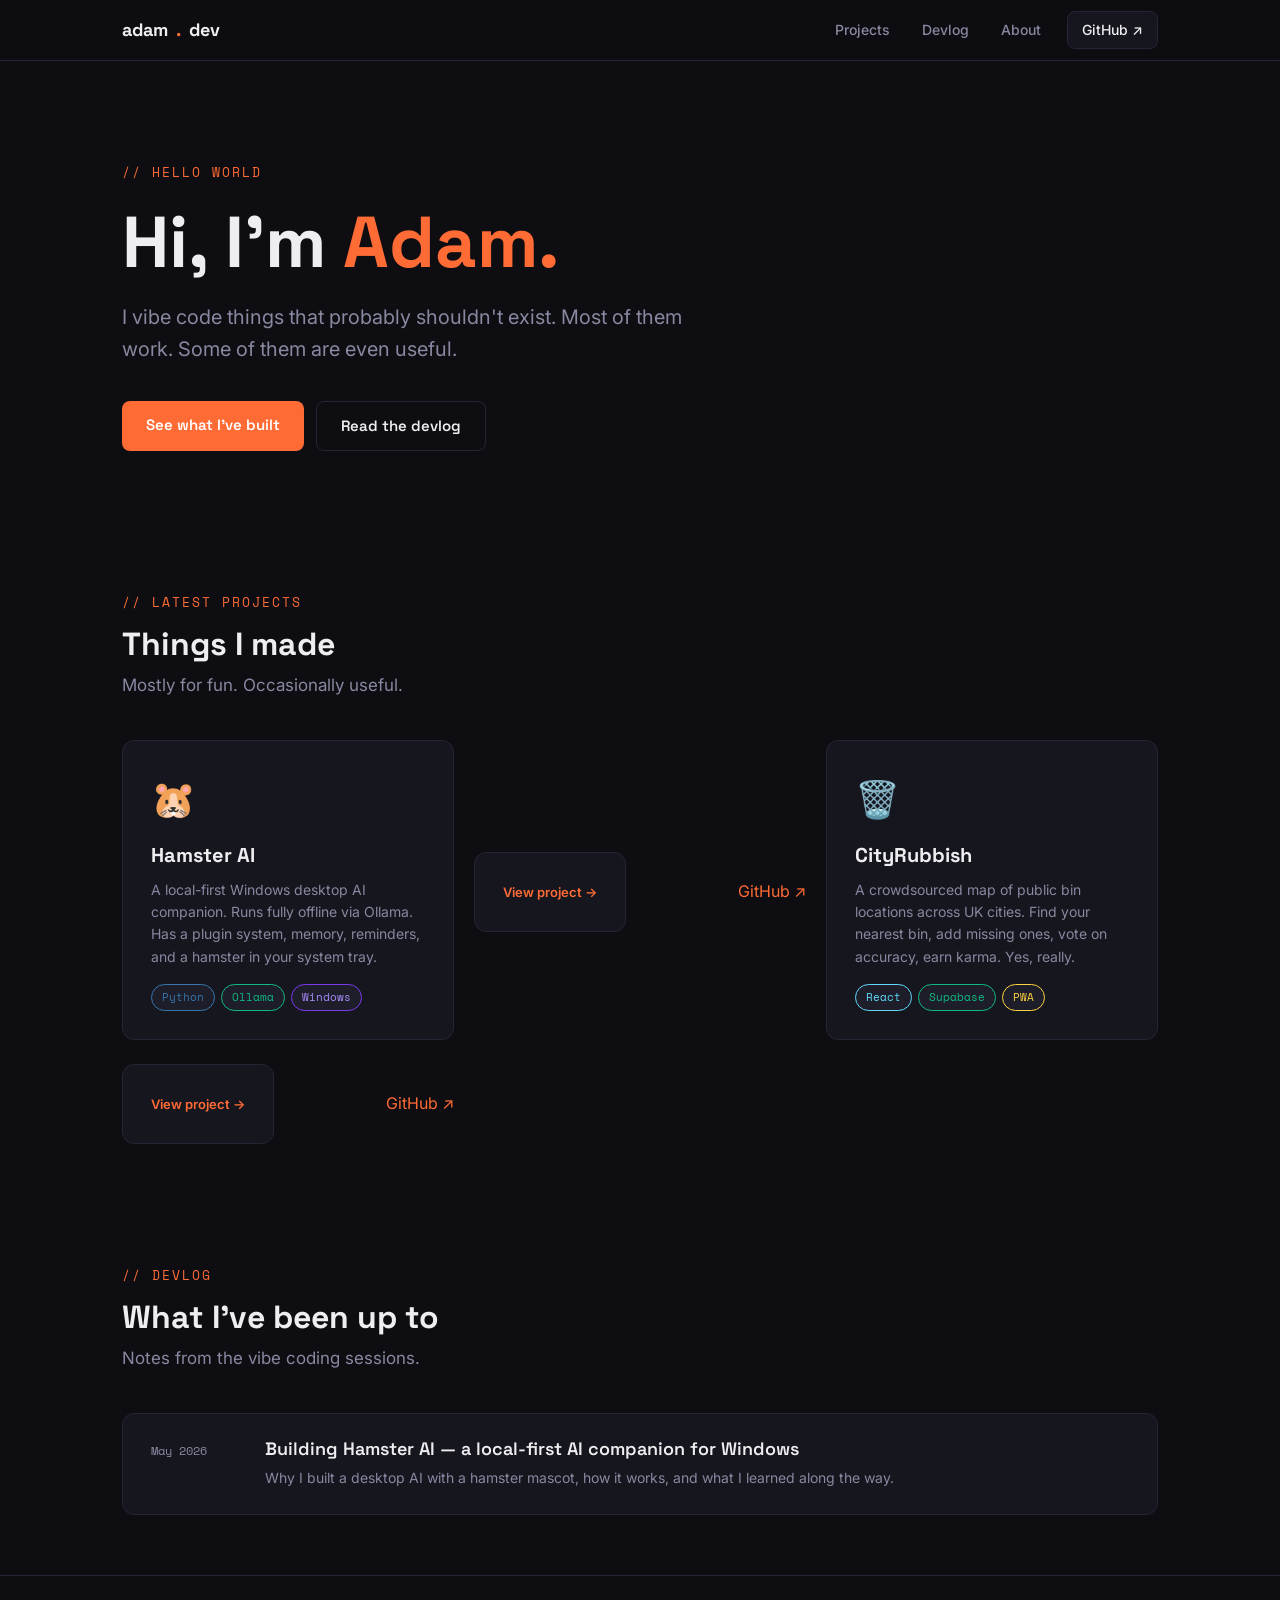
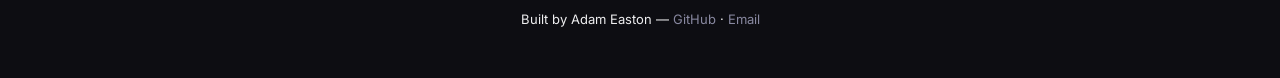
==== index.html @ c4291e0f "Rebuild site — ditch Wix, new personal site with projects and devlog" ====
<!DOCTYPE html>
<html lang="en">
<head>
  <meta charset="UTF-8">
  <meta name="viewport" content="width=device-width, initial-scale=1">
  <title>Adam Easton — I build stuff</title>
  <meta name="description" content="Adam Easton's personal site. Vibe coding goofy things that probably shouldn't exist.">
  <link rel="stylesheet" href="assets/css/style.css">
</head>
<body>

<nav class="nav">
  <div class="nav-inner">
    <a href="/" class="nav-logo">adam<span>.</span>dev</a>
    <button class="hamburger" id="hamburger">☰</button>
    <div class="nav-links">
      <a href="/projects/">Projects</a>
      <a href="/blog/">Devlog</a>
      <a href="/about.html">About</a>
      <a href="https://github.com/Easton99" target="_blank" class="nav-gh">GitHub ↗</a>
    </div>
  </div>
</nav>

<div class="hero">
  <p class="hero-eyebrow">// hello world</p>
  <h1>Hi, I'm <span class="highlight">Adam.</span></h1>
  <p class="hero-sub">I vibe code things that probably shouldn't exist. Most of them work. Some of them are even useful.</p>
  <div class="hero-cta">
    <a href="/projects/" class="btn btn-primary">See what I've built</a>
    <a href="/blog/" class="btn btn-ghost">Read the devlog</a>
  </div>
</div>

<div class="page">

  <section class="section">
    <p class="section-title">// latest projects</p>
    <h2>Things I made</h2>
    <p class="section-lead">Mostly for fun. Occasionally useful.</p>

    <div class="project-grid">

      <a href="/projects/#hamster-ai" class="project-card">
        <div class="project-card-emoji">🐹</div>
        <h3>Hamster AI</h3>
        <p>A local-first Windows desktop AI companion. Runs fully offline via Ollama. Has a plugin system, memory, reminders, and a hamster in your system tray.</p>
        <div class="project-tags">
          <span class="tag python">Python</span>
          <span class="tag ollama">Ollama</span>
          <span class="tag windows">Windows</span>
        </div>
        <div class="project-card-footer">
          <span class="project-link">View project →</span>
          <a href="https://github.com/Easton99/hamster-ai" target="_blank" onclick="event.stopPropagation()">GitHub ↗</a>
        </div>
      </a>

      <a href="/projects/#cityrubbish" class="project-card">
        <div class="project-card-emoji">🗑️</div>
        <h3>CityRubbish</h3>
        <p>A crowdsourced map of public bin locations across UK cities. Find your nearest bin, add missing ones, vote on accuracy, earn karma. Yes, really.</p>
        <div class="project-tags">
          <span class="tag react">React</span>
          <span class="tag supabase">Supabase</span>
          <span class="tag pwa">PWA</span>
        </div>
        <div class="project-card-footer">
          <span class="project-link">View project →</span>
          <a href="https://github.com/Easton99/CityRubbish" target="_blank" onclick="event.stopPropagation()">GitHub ↗</a>
        </div>
      </a>

    </div>
  </section>

  <section class="section">
    <p class="section-title">// devlog</p>
    <h2>What I've been up to</h2>
    <p class="section-lead">Notes from the vibe coding sessions.</p>

    <div class="blog-list">
      <a href="/blog/hamster-ai.html" class="blog-card">
        <span class="blog-card-date">May 2026</span>
        <div class="blog-card-body">
          <h3>Building Hamster AI — a local-first AI companion for Windows</h3>
          <p>Why I built a desktop AI with a hamster mascot, how it works, and what I learned along the way.</p>
        </div>
      </a>
    </div>
  </section>

</div>

<footer>
  <p>Built by Adam Easton &mdash; <a href="https://github.com/Easton99" target="_blank">GitHub</a> &middot; <a href="mailto:adameaston99@gmail.com">Email</a></p>
</footer>

<script src="assets/js/site.js"></script>
</body>
</html>
---- assets/css/style.css ----
@import url('https://fonts.googleapis.com/css2?family=Space+Grotesk:wght@400;500;600;700&family=Inter:wght@400;500&family=Space+Mono&display=swap');

/* ── Reset ───────────────────────────────────────────────────────────────── */
*, *::before, *::after { box-sizing: border-box; margin: 0; padding: 0; }

:root {
  --bg:      #0D0D12;
  --surface: #16161F;
  --surface2:#1E1E2A;
  --border:  #252535;
  --orange:  #FF6B35;
  --purple:  #7C3AED;
  --green:   #10B981;
  --yellow:  #FFD23F;
  --text:    #EEEEF0;
  --muted:   #8888A0;
  --radius:  12px;
}

html { scroll-behavior: smooth; }

body {
  font-family: 'Inter', sans-serif;
  font-size: 16px;
  line-height: 1.7;
  color: var(--text);
  background: var(--bg);
}

h1, h2, h3, h4 {
  font-family: 'Space Grotesk', sans-serif;
  line-height: 1.2;
}

a { color: var(--orange); text-decoration: none; transition: opacity 0.15s; }
a:hover { opacity: 0.8; text-decoration: underline; }

p { margin-bottom: 1rem; color: var(--text); }

ul, ol { padding-left: 1.5rem; margin-bottom: 1rem; }
li { margin-bottom: 0.3rem; }

strong { font-weight: 600; }

code {
  font-family: 'Space Mono', monospace;
  font-size: 0.85em;
  background: var(--surface2);
  border: 1px solid var(--border);
  border-radius: 4px;
  padding: 2px 7px;
  color: var(--orange);
}

pre {
  background: var(--surface);
  border: 1px solid var(--border);
  border-radius: var(--radius);
  padding: 20px 24px;
  overflow-x: auto;
  margin: 1rem 0 1.5rem;
}

pre code {
  background: none;
  border: none;
  padding: 0;
  color: #B8C0CC;
  font-size: 0.875rem;
}

hr {
  border: none;
  border-top: 1px solid var(--border);
  margin: 2.5rem 0;
}

/* ── Nav ─────────────────────────────────────────────────────────────────── */
.nav {
  position: sticky;
  top: 0;
  z-index: 100;
  background: rgba(13, 13, 18, 0.85);
  backdrop-filter: blur(12px);
  border-bottom: 1px solid var(--border);
}

.nav-inner {
  max-width: 1100px;
  margin: 0 auto;
  padding: 0 32px;
  height: 60px;
  display: flex;
  align-items: center;
  gap: 32px;
}

.nav-logo {
  font-family: 'Space Grotesk', sans-serif;
  font-weight: 700;
  font-size: 18px;
  color: var(--text);
  text-decoration: none;
  display: flex;
  align-items: center;
  gap: 8px;
}

.nav-logo:hover { opacity: 1; text-decoration: none; }

.nav-logo span { color: var(--orange); }

.nav-links {
  display: flex;
  gap: 4px;
  align-items: center;
  margin-left: auto;
}

.nav-links a {
  color: var(--muted);
  font-size: 14px;
  font-weight: 500;
  padding: 6px 14px;
  border-radius: 8px;
  text-decoration: none;
  transition: color 0.15s, background 0.15s;
}

.nav-links a:hover { color: var(--text); background: var(--surface); }
.nav-links a.active { color: var(--orange); }

.nav-links .nav-gh {
  color: var(--text);
  background: var(--surface);
  border: 1px solid var(--border);
  margin-left: 8px;
}

.nav-links .nav-gh:hover { border-color: var(--orange); color: var(--orange); }

.hamburger {
  display: none;
  background: none;
  border: none;
  color: var(--text);
  font-size: 22px;
  cursor: pointer;
  margin-left: auto;
  padding: 4px;
}

/* ── Page wrapper ─────────────────────────────────────────────────────────── */
.page { max-width: 1100px; margin: 0 auto; padding: 0 32px; }
.page-narrow { max-width: 760px; margin: 0 auto; padding: 0 32px; }

/* ── Hero ─────────────────────────────────────────────────────────────────── */
.hero {
  padding: 100px 32px 80px;
  max-width: 1100px;
  margin: 0 auto;
}

.hero-eyebrow {
  font-family: 'Space Mono', monospace;
  font-size: 13px;
  color: var(--orange);
  letter-spacing: 2px;
  text-transform: uppercase;
  margin-bottom: 16px;
}

.hero h1 {
  font-size: clamp(42px, 6vw, 72px);
  font-weight: 700;
  color: var(--text);
  margin-bottom: 16px;
}

.hero h1 .highlight { color: var(--orange); }

.hero-sub {
  font-size: 20px;
  color: var(--muted);
  max-width: 560px;
  margin-bottom: 36px;
  line-height: 1.6;
}

.hero-cta { display: flex; gap: 12px; flex-wrap: wrap; }

/* ── Buttons ──────────────────────────────────────────────────────────────── */
.btn {
  display: inline-block;
  padding: 11px 24px;
  border-radius: 8px;
  font-family: 'Space Grotesk', sans-serif;
  font-weight: 600;
  font-size: 15px;
  cursor: pointer;
  text-decoration: none;
  transition: all 0.15s;
  border: none;
}

.btn:hover { text-decoration: none; opacity: 1; }

.btn-primary { background: var(--orange); color: white; }
.btn-primary:hover { background: #e85a24; }

.btn-ghost {
  background: transparent;
  color: var(--text);
  border: 1px solid var(--border);
}
.btn-ghost:hover { border-color: var(--orange); color: var(--orange); }

/* ── Section ──────────────────────────────────────────────────────────────── */
.section { padding: 60px 0; }
.section-title {
  font-size: 13px;
  font-family: 'Space Mono', monospace;
  color: var(--orange);
  letter-spacing: 2px;
  text-transform: uppercase;
  margin-bottom: 12px;
}
.section h2 {
  font-size: 32px;
  font-weight: 700;
  margin-bottom: 8px;
  color: var(--text);
}
.section-lead {
  font-size: 17px;
  color: var(--muted);
  margin-bottom: 40px;
}

/* ── Project cards ────────────────────────────────────────────────────────── */
.project-grid {
  display: grid;
  grid-template-columns: repeat(auto-fill, minmax(320px, 1fr));
  gap: 20px;
  margin-top: 32px;
}

.project-card {
  background: var(--surface);
  border: 1px solid var(--border);
  border-radius: var(--radius);
  padding: 28px;
  display: flex;
  flex-direction: column;
  gap: 12px;
  transition: border-color 0.2s, transform 0.2s;
  text-decoration: none;
}

.project-card:hover {
  border-color: var(--orange);
  transform: translateY(-2px);
  text-decoration: none;
}

.project-card-emoji { font-size: 36px; }

.project-card h3 {
  font-size: 20px;
  font-weight: 700;
  color: var(--text);
  margin: 0;
}

.project-card p {
  font-size: 14px;
  color: var(--muted);
  margin: 0;
  line-height: 1.6;
  flex: 1;
}

.project-tags {
  display: flex;
  flex-wrap: wrap;
  gap: 6px;
  margin-top: 4px;
}

.tag {
  font-size: 11px;
  font-family: 'Space Mono', monospace;
  padding: 3px 10px;
  border-radius: 20px;
  background: var(--surface2);
  border: 1px solid var(--border);
  color: var(--muted);
}

.tag.python { border-color: #3776AB; color: #3776AB; }
.tag.react  { border-color: #61DAFB; color: #61DAFB; }
.tag.ollama { border-color: var(--green); color: var(--green); }
.tag.supabase { border-color: var(--green); color: var(--green); }
.tag.windows { border-color: var(--purple); color: #A78BFA; }
.tag.pwa    { border-color: var(--yellow); color: var(--yellow); }

.project-card-footer {
  display: flex;
  align-items: center;
  justify-content: space-between;
  margin-top: 4px;
}

.project-link {
  font-size: 13px;
  font-weight: 600;
  color: var(--orange);
}

/* ── Blog list ────────────────────────────────────────────────────────────── */
.blog-list { display: flex; flex-direction: column; gap: 16px; margin-top: 32px; }

.blog-card {
  background: var(--surface);
  border: 1px solid var(--border);
  border-radius: var(--radius);
  padding: 24px 28px;
  display: flex;
  gap: 24px;
  align-items: flex-start;
  text-decoration: none;
  transition: border-color 0.2s;
}

.blog-card:hover { border-color: var(--orange); text-decoration: none; }

.blog-card-date {
  font-family: 'Space Mono', monospace;
  font-size: 12px;
  color: var(--muted);
  white-space: nowrap;
  padding-top: 3px;
  min-width: 90px;
}

.blog-card-body h3 {
  font-size: 18px;
  font-weight: 600;
  color: var(--text);
  margin-bottom: 6px;
}

.blog-card-body p {
  font-size: 14px;
  color: var(--muted);
  margin: 0;
}

/* ── Blog post ────────────────────────────────────────────────────────────── */
.post-header { padding: 60px 0 40px; }

.post-meta {
  font-family: 'Space Mono', monospace;
  font-size: 12px;
  color: var(--muted);
  margin-bottom: 16px;
  display: flex;
  gap: 16px;
  flex-wrap: wrap;
}

.post-header h1 {
  font-size: clamp(28px, 5vw, 48px);
  font-weight: 700;
  margin-bottom: 16px;
}

.post-lead {
  font-size: 19px;
  color: var(--muted);
  line-height: 1.6;
  margin-bottom: 0;
}

.post-body { padding-bottom: 80px; }

.post-body h2 {
  font-size: 26px;
  font-weight: 700;
  margin: 48px 0 16px;
  color: var(--text);
}

.post-body h3 {
  font-size: 19px;
  font-weight: 600;
  color: var(--orange);
  margin: 32px 0 10px;
}

.post-body p { color: #CCCCD8; line-height: 1.8; }

.post-body ul, .post-body ol { color: #CCCCD8; }

.callout {
  border-left: 3px solid var(--orange);
  background: var(--surface);
  border-radius: 0 var(--radius) var(--radius) 0;
  padding: 16px 20px;
  margin: 24px 0;
  font-size: 15px;
}

/* ── About ────────────────────────────────────────────────────────────────── */
.about-grid {
  display: grid;
  grid-template-columns: 1fr 1fr;
  gap: 40px;
  margin-top: 40px;
}

.stat-box {
  background: var(--surface);
  border: 1px solid var(--border);
  border-radius: var(--radius);
  padding: 24px;
  text-align: center;
}

.stat-box .num {
  font-family: 'Space Grotesk', sans-serif;
  font-size: 42px;
  font-weight: 700;
  color: var(--orange);
  display: block;
}

.stat-box .label {
  font-size: 13px;
  color: var(--muted);
}

/* ── Footer ───────────────────────────────────────────────────────────────── */
footer {
  border-top: 1px solid var(--border);
  padding: 32px;
  text-align: center;
  font-size: 13px;
  color: var(--muted);
}

footer a { color: var(--muted); }
footer a:hover { color: var(--orange); }

/* ── Page title ───────────────────────────────────────────────────────────── */
.page-title {
  padding: 60px 0 40px;
  border-bottom: 1px solid var(--border);
  margin-bottom: 48px;
}

.page-title h1 { font-size: 42px; font-weight: 700; margin-bottom: 8px; }
.page-title p { font-size: 18px; color: var(--muted); margin: 0; }

/* ── Divider text ─────────────────────────────────────────────────────────── */
.divider-label {
  display: flex;
  align-items: center;
  gap: 12px;
  font-family: 'Space Mono', monospace;
  font-size: 11px;
  color: var(--muted);
  letter-spacing: 1px;
  text-transform: uppercase;
  margin: 48px 0 24px;
}
.divider-label::before, .divider-label::after {
  content: '';
  flex: 1;
  height: 1px;
  background: var(--border);
}

/* ── Mobile ───────────────────────────────────────────────────────────────── */
@media (max-width: 768px) {
  .nav-links { display: none; }
  .nav-links.open {
    display: flex;
    flex-direction: column;
    position: absolute;
    top: 60px;
    left: 0; right: 0;
    background: var(--bg);
    border-bottom: 1px solid var(--border);
    padding: 12px 20px 20px;
    gap: 4px;
  }
  .hamburger { display: block; }
  .hero { padding: 60px 20px 48px; }
  .page, .page-narrow { padding: 0 20px; }
  .about-grid { grid-template-columns: 1fr; gap: 20px; }
  .project-grid { grid-template-columns: 1fr; }
  .blog-card { flex-direction: column; gap: 8px; }
  .blog-card-date { min-width: unset; }
  .nav-inner { padding: 0 20px; position: relative; }
}
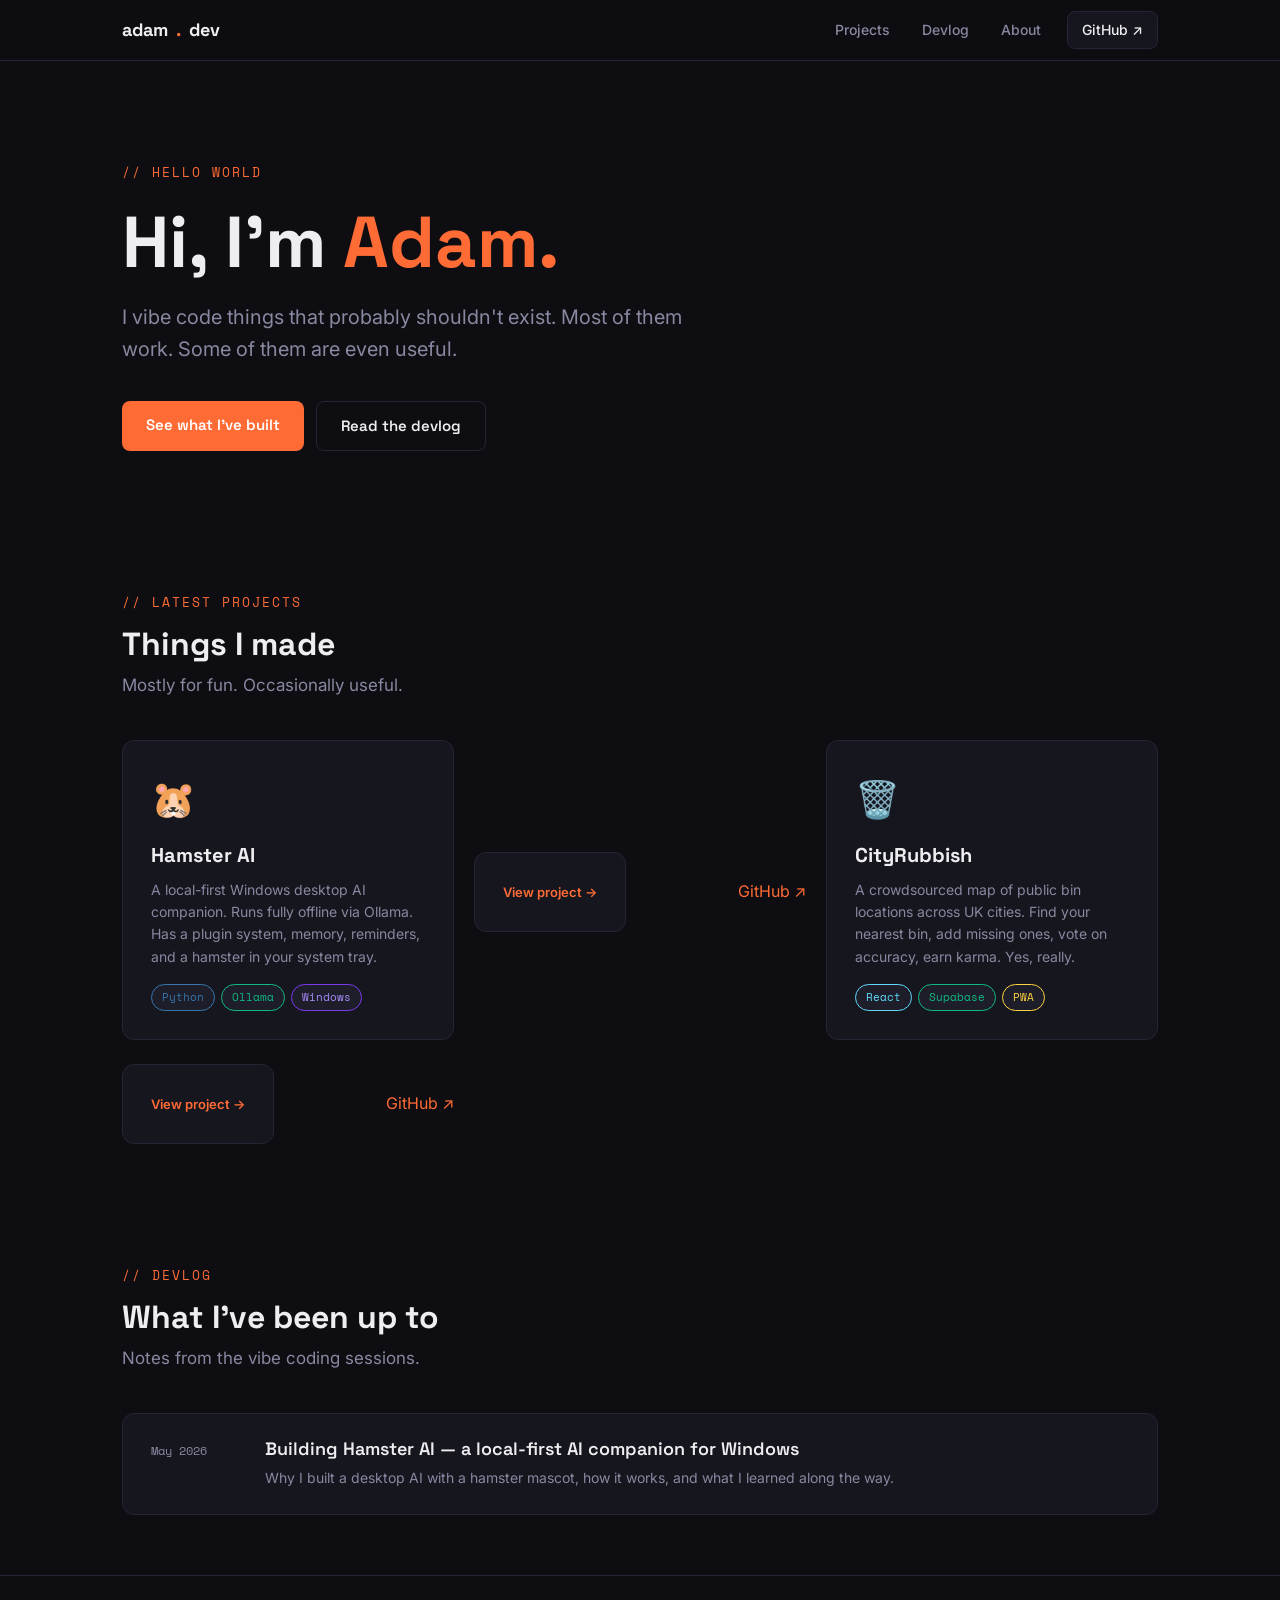
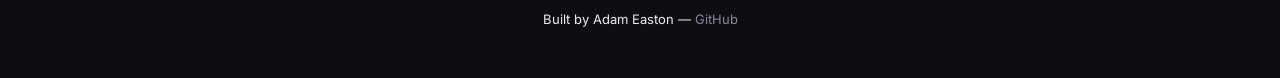
==== commit 9f44b1b0: "Remove email address from all pages Co-Authored-By: Claude Sonnet 4.6 <noreply@anthropic.com>" ====
--- a/index.html
+++ b/index.html
@@ -93,7 +93,7 @@
 </div>
 
 <footer>
-  <p>Built by Adam Easton &mdash; <a href="https://github.com/Easton99" target="_blank">GitHub</a> &middot; <a href="mailto:adameaston99@gmail.com">Email</a></p>
+  <p>Built by Adam Easton &mdash; <a href="https://github.com/Easton99" target="_blank">GitHub</a></p>
 </footer>
 
 <script src="assets/js/site.js"></script>
